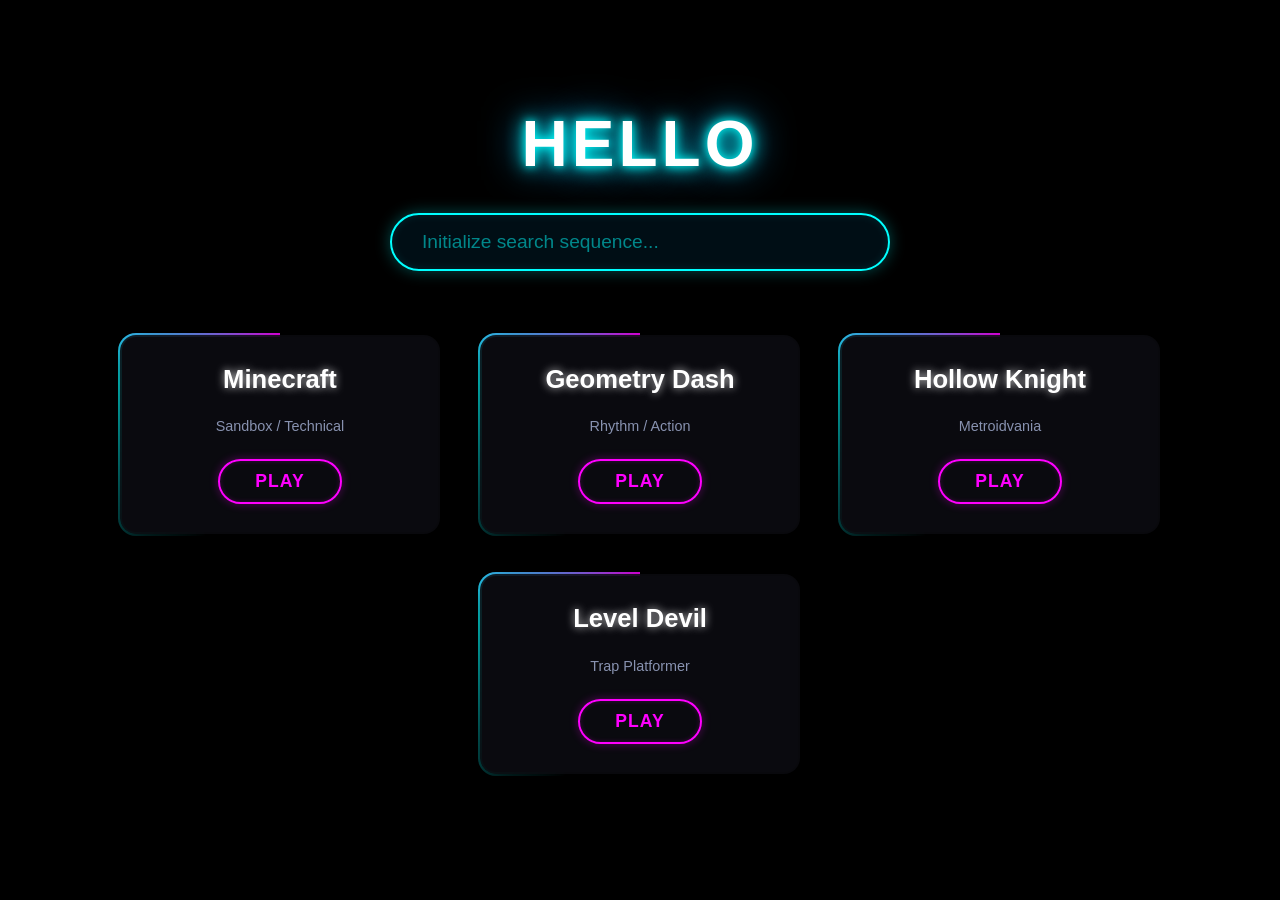
==== index.html @ 62691b04 "Add files via upload" ====
<!DOCTYPE html>
<html lang="zh-CN">
<head>
    <meta charset="UTF-8" />
    <meta name="viewport" content="width=device-width, initial-scale=1.0" />
    <title>Hello</title>
    <style>
        body, html {
            margin: 0;
            padding: 0;
            min-height: 100vh;
            background-color: #000;
            color: #fff;
            font-family: 'Segoe UI', Tahoma, Geneva, Verdana, sans-serif;
            overflow-x: hidden;
        }

        #warp-canvas {
            position: fixed;
            top: 0;
            left: 0;
            width: 100%;
            height: 100%;
            z-index: -1;
            pointer-events: none;
        }

        .container {
            position: relative;
            z-index: 1;
            display: flex;
            flex-direction: column;
            align-items: center;
            padding: 4rem 2rem;
        }

        h1 {
            font-size: 4rem;
            text-transform: uppercase;
            font-weight: 900;
            letter-spacing: 4px;
            margin-bottom: 2rem;
            color: #fff;
            text-shadow:
                0 0 10px #0ff,
                0 0 20px #0ff,
                0 0 40px #00aaff;
        }

        .search-wrapper {
            width: 100%;
            max-width: 500px;
            margin-bottom: 4rem;
            position: relative;
        }

        #searchInput {
            width: 100%;
            padding: 16px 30px;
            font-size: 1.2rem;
            background: rgba(0, 20, 30, 0.7);
            border: 2px solid #0ff;
            border-radius: 40px;
            color: #fff;
            outline: none;
            box-shadow: 0 0 15px rgba(0, 255, 255, 0.3), inset 0 0 10px rgba(0, 255, 255, 0.1);
            transition: all 0.3s ease;
            box-sizing: border-box;
            backdrop-filter: blur(5px);
        }

        #searchInput::placeholder {
            color: rgba(0, 255, 255, 0.5);
        }

        #searchInput:focus {
            box-shadow: 0 0 30px rgba(0, 255, 255, 0.8), inset 0 0 15px rgba(0, 255, 255, 0.3);
            background: rgba(0, 30, 50, 0.9);
        }

        #gameGrid {
            display: flex;
            flex-wrap: wrap;
            justify-content: center;
            gap: 2.5rem;
            width: 100%;
            max-width: 1100px;
        }

        .game-card {
            position: relative;
            width: 280px;
            padding: 30px 20px;
            border-radius: 16px;
            text-align: center;
            transition: all 0.3s cubic-bezier(0.175, 0.885, 0.32, 1.275);
            background: rgba(10, 10, 15, 0.9);
            box-shadow: 0 10px 30px rgba(0, 0, 0, 0.8);
            display: flex;
            flex-direction: column;
            align-items: center;
        }

        .game-card::before {
            content: '';
            position: absolute;
            top: -2px; left: -2px; right: -2px; bottom: -2px;
            background: conic-gradient(from 0deg, transparent 0%, transparent 60%, #0ff 80%, #f0f 100%);
            border-radius: 18px;
            z-index: -2;
            animation: rotate-border 4s linear infinite;
        }

        .game-card::after {
            content: '';
            position: absolute;
            inset: 2px;
            background: #0d0d12;
            border-radius: 14px;
            z-index: -1;
        }

        @keyframes rotate-border {
            0% { transform: rotate(0deg); }
            100% { transform: rotate(360deg); }
        }

        .game-card:hover {
            transform: translateY(-10px) scale(1.05);
        }

        .game-card:hover::before {
            background: conic-gradient(from 0deg, #0ff 0%, #f0f 50%, #0ff 100%);
            filter: blur(4px);
        }

        .game-card h3 {
            font-size: 1.6rem;
            margin: 0 0 10px 0;
            color: #fff;
            text-shadow: 0 0 8px rgba(255, 255, 255, 0.8);
        }

        .game-card p {
            color: #8892b0;
            font-size: 0.9rem;
            margin-bottom: 25px;
        }

        .play-btn {
            display: inline-block;
            padding: 10px 35px;
            background: transparent;
            border: 2px solid #f0f;
            color: #f0f;
            text-decoration: none;
            font-weight: 800;
            font-size: 1.1rem;
            border-radius: 30px;
            text-transform: uppercase;
            letter-spacing: 1px;
            transition: all 0.3s ease;
            box-shadow: 0 0 10px rgba(255, 0, 255, 0.3), inset 0 0 5px rgba(255, 0, 255, 0.2);
        }

        .play-btn:hover {
            background: #f0f;
            color: #fff;
            box-shadow: 0 0 25px rgba(255, 0, 255, 0.8), 0 0 50px rgba(255, 0, 255, 0.5);
            text-shadow: 0 0 5px #fff;
        }

        .hidden {
            display: none !important;
        }

        .empty-tip {
            margin-top: 24px;
            color: #8fa7c7;
            font-size: 1rem;
        }
    </style>
</head>
<body>
    <canvas id="warp-canvas"></canvas>

    <div class="container">
        <h1>HELLO</h1>

        <div class="search-wrapper">
            <input type="text" id="searchInput" placeholder="Initialize search sequence..." />
        </div>

        <main id="gameGrid"></main>
        <div id="emptyTip" class="empty-tip" style="display:none;">No matching games found.</div>
    </div>

    <script>
        const games = [
            {
                title: "Minecraft",
                desc: "Sandbox / Technical",
                folder: "minecraft"
            },
            {
                title: "Geometry Dash",
                desc: "Rhythm / Action",
                folder: "geometry-dash"
            },
            {
                title: "Hollow Knight",
                desc: "Metroidvania",
                folder: "hollow-knight"
            },
            {
                title: "Level Devil",
                desc: "Trap Platformer",
                folder: "level-devil"
            }
        ];

        const gameGrid = document.getElementById("gameGrid");
        const searchInput = document.getElementById("searchInput");
        const emptyTip = document.getElementById("emptyTip");

        function renderGames(list) {
            gameGrid.innerHTML = "";

            if (list.length === 0) {
                emptyTip.style.display = "block";
                return;
            }

            emptyTip.style.display = "none";

            list.forEach(game => {
                const card = document.createElement("div");
                card.className = "game-card";
                card.innerHTML = `
                    <h3>${game.title}</h3>
                    <p>${game.desc}</p>
                    <a href="game.html?folder=${encodeURIComponent(game.folder)}" class="play-btn">Play</a>
                `;
                gameGrid.appendChild(card);
            });
        }

        searchInput.addEventListener("input", (e) => {
            const keyword = e.target.value.toLowerCase().trim();
            const filtered = games.filter(game =>
                game.title.toLowerCase().includes(keyword) ||
                game.desc.toLowerCase().includes(keyword)
            );
            renderGames(filtered);
        });

        renderGames(games);

        const canvas = document.getElementById('warp-canvas');
        const ctx = canvas.getContext('2d');
        let width, height;
        let stars = [];
        const numStars = 600;
        const speed = 8;
        const fov = 400;

        function resize() {
            width = window.innerWidth;
            height = window.innerHeight;
            canvas.width = width;
            canvas.height = height;
        }
        window.addEventListener('resize', resize);
        resize();

        class Star {
            constructor() {
                this.reset();
            }
            reset() {
                this.x = (Math.random() - 0.5) * 3000;
                this.y = (Math.random() - 0.5) * 3000;
                this.z = Math.random() * 2000;
                this.pz = this.z;
            }
            update() {
                this.z -= speed;
                if (this.z < 1) {
                    this.reset();
                    this.z = 2000;
                    this.pz = this.z;
                }
            }
            draw() {
                let sx = (this.x / this.z) * fov + width / 2;
                let sy = (this.y / this.z) * fov + height / 2;
                let px = (this.x / this.pz) * fov + width / 2;
                let py = (this.y / this.pz) * fov + height / 2;
                let depthRatio = 1 - (this.z / 2000);

                ctx.beginPath();
                ctx.moveTo(px, py);
                ctx.lineTo(sx, sy);
                ctx.lineWidth = depthRatio * 3;
                ctx.strokeStyle = `rgba(0, 255, 255, ${depthRatio})`;
                ctx.stroke();

                this.pz = this.z;
            }
        }

        for (let i = 0; i < numStars; i++) {
            stars.push(new Star());
        }

        function animate() {
            ctx.fillStyle = 'rgba(0, 0, 0, 0.4)';
            ctx.fillRect(0, 0, width, height);

            stars.forEach(star => {
                star.update();
                star.draw();
            });

            requestAnimationFrame(animate);
        }
        animate();
    </script>
</body>
    <style>
    html, body {
      margin: 0;
      padding: 0;
      width: 100%;
      height: 100%;
      overflow: hidden;
    }
    canvas {
      display: block;
    }
    </style>
</html>
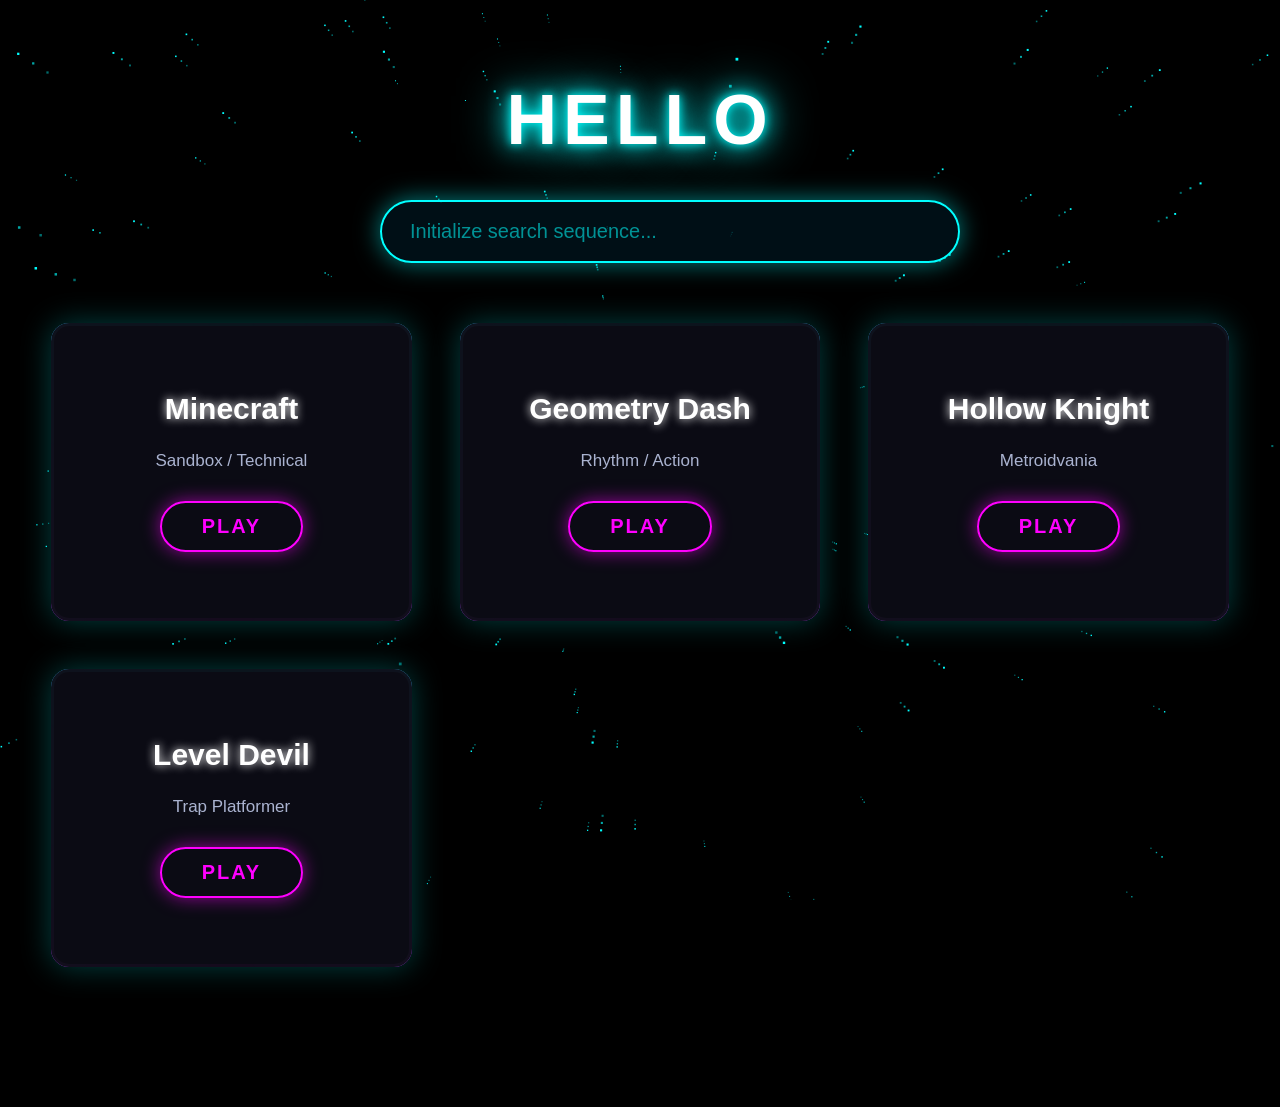
==== commit 2efca6b9: "Update index.html" ====
--- a/index.html
+++ b/index.html
@@ -1,342 +1,281 @@
 <!DOCTYPE html>
 <html lang="zh-CN">
 <head>
-    <meta charset="UTF-8" />
-    <meta name="viewport" content="width=device-width, initial-scale=1.0" />
-    <title>Hello</title>
-    <style>
-        body, html {
-            margin: 0;
-            padding: 0;
-            min-height: 100vh;
-            background-color: #000;
-            color: #fff;
-            font-family: 'Segoe UI', Tahoma, Geneva, Verdana, sans-serif;
-            overflow-x: hidden;
-        }
-
-        #warp-canvas {
-            position: fixed;
-            top: 0;
-            left: 0;
-            width: 100%;
-            height: 100%;
-            z-index: -1;
-            pointer-events: none;
-        }
-
-        .container {
-            position: relative;
-            z-index: 1;
-            display: flex;
-            flex-direction: column;
-            align-items: center;
-            padding: 4rem 2rem;
-        }
-
-        h1 {
-            font-size: 4rem;
-            text-transform: uppercase;
-            font-weight: 900;
-            letter-spacing: 4px;
-            margin-bottom: 2rem;
-            color: #fff;
-            text-shadow:
-                0 0 10px #0ff,
-                0 0 20px #0ff,
-                0 0 40px #00aaff;
-        }
-
-        .search-wrapper {
-            width: 100%;
-            max-width: 500px;
-            margin-bottom: 4rem;
-            position: relative;
-        }
-
-        #searchInput {
-            width: 100%;
-            padding: 16px 30px;
-            font-size: 1.2rem;
-            background: rgba(0, 20, 30, 0.7);
-            border: 2px solid #0ff;
-            border-radius: 40px;
-            color: #fff;
-            outline: none;
-            box-shadow: 0 0 15px rgba(0, 255, 255, 0.3), inset 0 0 10px rgba(0, 255, 255, 0.1);
-            transition: all 0.3s ease;
-            box-sizing: border-box;
-            backdrop-filter: blur(5px);
-        }
-
-        #searchInput::placeholder {
-            color: rgba(0, 255, 255, 0.5);
-        }
-
-        #searchInput:focus {
-            box-shadow: 0 0 30px rgba(0, 255, 255, 0.8), inset 0 0 15px rgba(0, 255, 255, 0.3);
-            background: rgba(0, 30, 50, 0.9);
-        }
-
-        #gameGrid {
-            display: flex;
-            flex-wrap: wrap;
-            justify-content: center;
-            gap: 2.5rem;
-            width: 100%;
-            max-width: 1100px;
-        }
-
-        .game-card {
-            position: relative;
-            width: 280px;
-            padding: 30px 20px;
-            border-radius: 16px;
-            text-align: center;
-            transition: all 0.3s cubic-bezier(0.175, 0.885, 0.32, 1.275);
-            background: rgba(10, 10, 15, 0.9);
-            box-shadow: 0 10px 30px rgba(0, 0, 0, 0.8);
-            display: flex;
-            flex-direction: column;
-            align-items: center;
-        }
-
-        .game-card::before {
-            content: '';
-            position: absolute;
-            top: -2px; left: -2px; right: -2px; bottom: -2px;
-            background: conic-gradient(from 0deg, transparent 0%, transparent 60%, #0ff 80%, #f0f 100%);
-            border-radius: 18px;
-            z-index: -2;
-            animation: rotate-border 4s linear infinite;
-        }
-
-        .game-card::after {
-            content: '';
-            position: absolute;
-            inset: 2px;
-            background: #0d0d12;
-            border-radius: 14px;
-            z-index: -1;
-        }
-
-        @keyframes rotate-border {
-            0% { transform: rotate(0deg); }
-            100% { transform: rotate(360deg); }
-        }
-
-        .game-card:hover {
-            transform: translateY(-10px) scale(1.05);
-        }
-
-        .game-card:hover::before {
-            background: conic-gradient(from 0deg, #0ff 0%, #f0f 50%, #0ff 100%);
-            filter: blur(4px);
-        }
-
-        .game-card h3 {
-            font-size: 1.6rem;
-            margin: 0 0 10px 0;
-            color: #fff;
-            text-shadow: 0 0 8px rgba(255, 255, 255, 0.8);
-        }
-
-        .game-card p {
-            color: #8892b0;
-            font-size: 0.9rem;
-            margin-bottom: 25px;
-        }
-
-        .play-btn {
-            display: inline-block;
-            padding: 10px 35px;
-            background: transparent;
-            border: 2px solid #f0f;
-            color: #f0f;
-            text-decoration: none;
-            font-weight: 800;
-            font-size: 1.1rem;
-            border-radius: 30px;
-            text-transform: uppercase;
-            letter-spacing: 1px;
-            transition: all 0.3s ease;
-            box-shadow: 0 0 10px rgba(255, 0, 255, 0.3), inset 0 0 5px rgba(255, 0, 255, 0.2);
-        }
-
-        .play-btn:hover {
-            background: #f0f;
-            color: #fff;
-            box-shadow: 0 0 25px rgba(255, 0, 255, 0.8), 0 0 50px rgba(255, 0, 255, 0.5);
-            text-shadow: 0 0 5px #fff;
-        }
-
-        .hidden {
-            display: none !important;
-        }
-
-        .empty-tip {
-            margin-top: 24px;
-            color: #8fa7c7;
-            font-size: 1rem;
-        }
-    </style>
+<meta charset="UTF-8">
+<meta name="viewport" content="width=device-width, initial-scale=1.0">
+<title>HELLO</title>
+
+<style>
+html, body {
+    margin: 0;
+    padding: 0;
+    min-height: 100%;
+    background: #000;
+    color: #fff;
+    font-family: Arial, sans-serif;
+    overflow-x: hidden;
+    overflow-y: auto;
+}
+
+#warp-canvas {
+    position: fixed;
+    inset: 0;
+    width: 100%;
+    height: 100%;
+    z-index: 0;
+    pointer-events: none;
+}
+
+.container {
+    position: relative;
+    z-index: 1;
+    width: min(1200px, 92%);
+    margin: 0 auto;
+    padding: 80px 0 140px;
+    text-align: center;
+}
+
+h1 {
+    font-size: 70px;
+    margin: 0 0 40px;
+    color: white;
+    letter-spacing: 6px;
+    text-shadow:
+        0 0 10px #0ff,
+        0 0 25px #0ff,
+        0 0 50px #0ff;
+}
+
+.search-wrapper {
+    width: min(520px, 90%);
+    margin: 0 auto 60px;
+}
+
+#searchInput {
+    width: 100%;
+    padding: 18px 28px;
+    font-size: 20px;
+    border-radius: 999px;
+    border: 2px solid #0ff;
+    outline: none;
+    color: white;
+    background: rgba(0, 20, 30, 0.75);
+    box-shadow: 0 0 25px rgba(0,255,255,0.5);
+}
+
+#searchInput::placeholder {
+    color: rgba(0,255,255,0.55);
+}
+
+/* 关键：用 grid，不会重叠 */
+#gameGrid {
+    display: grid;
+    grid-template-columns: repeat(auto-fit, minmax(260px, 1fr));
+    gap: 48px;
+    width: 100%;
+    align-items: stretch;
+}
+
+/* 每张卡片自己占完整高度 */
+.game-card {
+    position: relative;
+    min-height: 230px;
+    padding: 34px 22px;
+    border-radius: 18px;
+    background: rgba(12, 12, 20, 0.96);
+    box-shadow: 0 0 30px rgba(0,255,255,0.25);
+    display: flex;
+    flex-direction: column;
+    justify-content: center;
+    align-items: center;
+    overflow: hidden;
+}
+
+.game-card::before {
+    content: "";
+    position: absolute;
+    inset: -2px;
+    background: conic-gradient(#0ff, #f0f, #0ff);
+    z-index: -2;
+    animation: spin 5s linear infinite;
+}
+
+.game-card::after {
+    content: "";
+    position: absolute;
+    inset: 3px;
+    border-radius: 15px;
+    background: #0b0b12;
+    z-index: -1;
+}
+
+@keyframes spin {
+    to { transform: rotate(360deg); }
+}
+
+.game-card h3 {
+    font-size: 30px;
+    margin: 0 0 25px;
+    text-shadow: 0 0 10px white;
+}
+
+.game-card p {
+    color: #aab3d0;
+    margin: 0 0 30px;
+    font-size: 17px;
+}
+
+.play-btn {
+    display: inline-block;
+    padding: 12px 40px;
+    border-radius: 999px;
+    border: 2px solid #f0f;
+    color: #f0f;
+    text-decoration: none;
+    font-weight: bold;
+    font-size: 20px;
+    letter-spacing: 2px;
+    box-shadow: 0 0 18px rgba(255,0,255,0.55);
+}
+
+.play-btn:hover {
+    background: #f0f;
+    color: white;
+}
+
+.empty {
+    margin-top: 40px;
+    color: #aaa;
+    font-size: 20px;
+}
+
+@media (max-width: 700px) {
+    h1 {
+        font-size: 48px;
+    }
+
+    #gameGrid {
+        grid-template-columns: 1fr;
+    }
+}
+</style>
 </head>
+
 <body>
-    <canvas id="warp-canvas"></canvas>
-
-    <div class="container">
-        <h1>HELLO</h1>
-
-        <div class="search-wrapper">
-            <input type="text" id="searchInput" placeholder="Initialize search sequence..." />
-        </div>
-
-        <main id="gameGrid"></main>
-        <div id="emptyTip" class="empty-tip" style="display:none;">No matching games found.</div>
+
+<canvas id="warp-canvas"></canvas>
+
+<div class="container">
+    <h1>HELLO</h1>
+
+    <div class="search-wrapper">
+        <input id="searchInput" placeholder="Initialize search sequence...">
     </div>
 
-    <script>
-        const games = [
-            {
-                title: "Minecraft",
-                desc: "Sandbox / Technical",
-                folder: "minecraft"
-            },
-            {
-                title: "Geometry Dash",
-                desc: "Rhythm / Action",
-                folder: "geometry-dash"
-            },
-            {
-                title: "Hollow Knight",
-                desc: "Metroidvania",
-                folder: "hollow-knight"
-            },
-            {
-                title: "Level Devil",
-                desc: "Trap Platformer",
-                folder: "level-devil"
-            }
-        ];
-
-        const gameGrid = document.getElementById("gameGrid");
-        const searchInput = document.getElementById("searchInput");
-        const emptyTip = document.getElementById("emptyTip");
-
-        function renderGames(list) {
-            gameGrid.innerHTML = "";
-
-            if (list.length === 0) {
-                emptyTip.style.display = "block";
-                return;
-            }
-
-            emptyTip.style.display = "none";
-
-            list.forEach(game => {
-                const card = document.createElement("div");
-                card.className = "game-card";
-                card.innerHTML = `
-                    <h3>${game.title}</h3>
-                    <p>${game.desc}</p>
-                    <a href="game.html?folder=${encodeURIComponent(game.folder)}" class="play-btn">Play</a>
-                `;
-                gameGrid.appendChild(card);
-            });
-        }
-
-        searchInput.addEventListener("input", (e) => {
-            const keyword = e.target.value.toLowerCase().trim();
-            const filtered = games.filter(game =>
-                game.title.toLowerCase().includes(keyword) ||
-                game.desc.toLowerCase().includes(keyword)
-            );
-            renderGames(filtered);
-        });
-
-        renderGames(games);
-
-        const canvas = document.getElementById('warp-canvas');
-        const ctx = canvas.getContext('2d');
-        let width, height;
-        let stars = [];
-        const numStars = 600;
-        const speed = 8;
-        const fov = 400;
-
-        function resize() {
-            width = window.innerWidth;
-            height = window.innerHeight;
-            canvas.width = width;
-            canvas.height = height;
-        }
-        window.addEventListener('resize', resize);
-        resize();
-
-        class Star {
-            constructor() {
-                this.reset();
-            }
-            reset() {
-                this.x = (Math.random() - 0.5) * 3000;
-                this.y = (Math.random() - 0.5) * 3000;
-                this.z = Math.random() * 2000;
-                this.pz = this.z;
-            }
-            update() {
-                this.z -= speed;
-                if (this.z < 1) {
-                    this.reset();
-                    this.z = 2000;
-                    this.pz = this.z;
-                }
-            }
-            draw() {
-                let sx = (this.x / this.z) * fov + width / 2;
-                let sy = (this.y / this.z) * fov + height / 2;
-                let px = (this.x / this.pz) * fov + width / 2;
-                let py = (this.y / this.pz) * fov + height / 2;
-                let depthRatio = 1 - (this.z / 2000);
-
-                ctx.beginPath();
-                ctx.moveTo(px, py);
-                ctx.lineTo(sx, sy);
-                ctx.lineWidth = depthRatio * 3;
-                ctx.strokeStyle = `rgba(0, 255, 255, ${depthRatio})`;
-                ctx.stroke();
-
-                this.pz = this.z;
-            }
-        }
-
-        for (let i = 0; i < numStars; i++) {
-            stars.push(new Star());
-        }
-
-        function animate() {
-            ctx.fillStyle = 'rgba(0, 0, 0, 0.4)';
-            ctx.fillRect(0, 0, width, height);
-
-            stars.forEach(star => {
-                star.update();
-                star.draw();
-            });
-
-            requestAnimationFrame(animate);
-        }
-        animate();
-    </script>
+    <div id="gameGrid"></div>
+    <div id="empty" class="empty" style="display:none;">No games found</div>
+</div>
+
+<script>
+const games = [
+    { title: "Minecraft", folder: "minecraft", desc: "Sandbox / Technical" },
+    { title: "Geometry Dash", folder: "geometry-dash", desc: "Rhythm / Action" },
+    { title: "Hollow Knight", folder: "hollow-knight", desc: "Metroidvania" },
+    { title: "Level Devil", folder: "level-devil", desc: "Trap Platformer" }
+];
+
+const grid = document.getElementById("gameGrid");
+const search = document.getElementById("searchInput");
+const empty = document.getElementById("empty");
+
+function render(list) {
+    grid.innerHTML = "";
+
+    if (list.length === 0) {
+        empty.style.display = "block";
+        return;
+    }
+
+    empty.style.display = "none";
+
+    list.forEach(game => {
+        const card = document.createElement("div");
+        card.className = "game-card";
+        card.innerHTML = `
+            <h3>${game.title}</h3>
+            <p>${game.desc}</p>
+            <a class="play-btn" href="game.html?folder=${encodeURIComponent(game.folder)}">PLAY</a>
+        `;
+        grid.appendChild(card);
+    });
+}
+
+search.addEventListener("input", () => {
+    const keyword = search.value.toLowerCase().trim();
+    const filtered = games.filter(game =>
+        game.title.toLowerCase().includes(keyword) ||
+        game.desc.toLowerCase().includes(keyword)
+    );
+    render(filtered);
+});
+
+render(games);
+
+/* 星空背景 */
+const canvas = document.getElementById("warp-canvas");
+const ctx = canvas.getContext("2d");
+let w, h;
+let stars = [];
+
+function resize() {
+    w = canvas.width = window.innerWidth;
+    h = canvas.height = window.innerHeight;
+}
+resize();
+window.addEventListener("resize", resize);
+
+class Star {
+    constructor() {
+        this.reset();
+    }
+
+    reset() {
+        this.x = (Math.random() - 0.5) * 2400;
+        this.y = (Math.random() - 0.5) * 2400;
+        this.z = Math.random() * 1200 + 1;
+    }
+
+    update() {
+        this.z -= 7;
+        if (this.z <= 1) this.reset();
+    }
+
+    draw() {
+        const x = this.x / this.z * 360 + w / 2;
+        const y = this.y / this.z * 360 + h / 2;
+        const size = Math.max(1, 3 - this.z / 400);
+        ctx.fillStyle = "#0ff";
+        ctx.fillRect(x, y, size, size);
+    }
+}
+
+for (let i = 0; i < 450; i++) {
+    stars.push(new Star());
+}
+
+function animate() {
+    ctx.fillStyle = "rgba(0,0,0,0.35)";
+    ctx.fillRect(0, 0, w, h);
+
+    stars.forEach(star => {
+        star.update();
+        star.draw();
+    });
+
+    requestAnimationFrame(animate);
+}
+animate();
+</script>
+
 </body>
-    <style>
-    html, body {
-      margin: 0;
-      padding: 0;
-      width: 100%;
-      height: 100%;
-      overflow: hidden;
-    }
-    canvas {
-      display: block;
-    }
-    </style>
 </html>
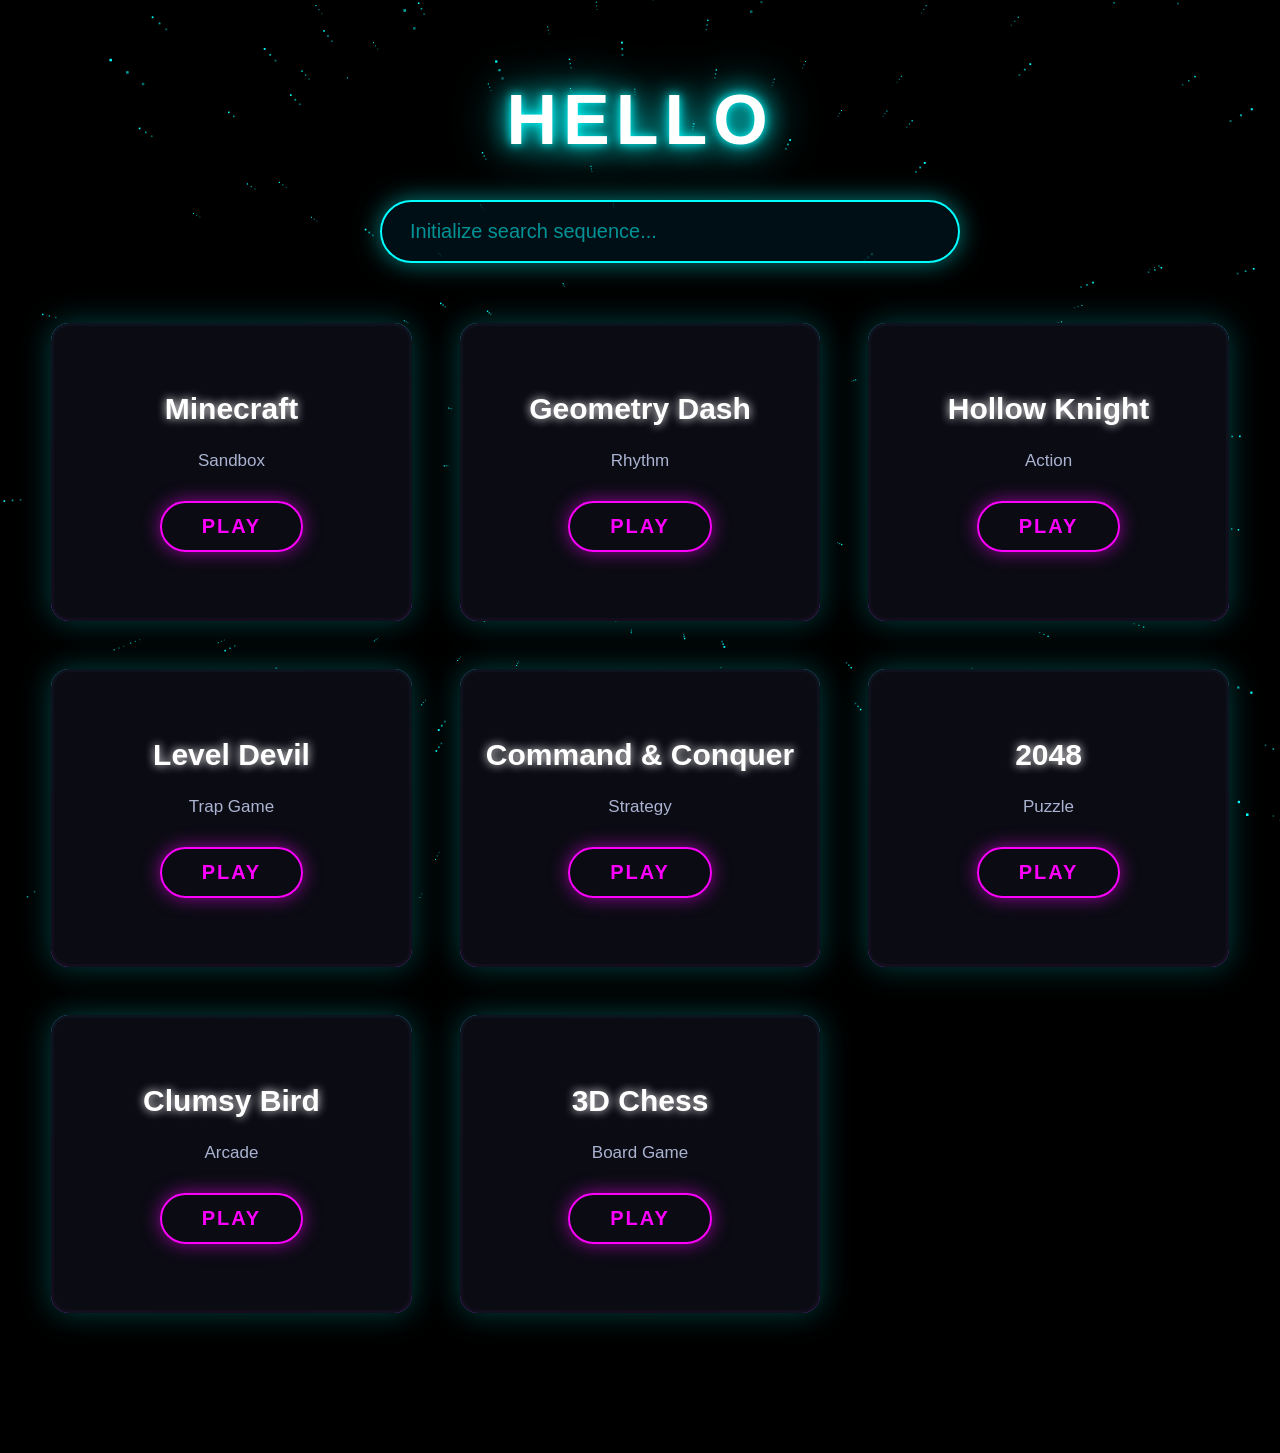
==== commit a79335b1: "Update index.html" ====
--- a/index.html
+++ b/index.html
@@ -178,12 +178,16 @@
 
 <script>
 const games = [
-    { title: "Minecraft", folder: "minecraft", desc: "Sandbox / Technical" },
-    { title: "Geometry Dash", folder: "geometry-dash", desc: "Rhythm / Action" },
-    { title: "Hollow Knight", folder: "hollow-knight", desc: "Metroidvania" },
-    { title: "Level Devil", folder: "level-devil", desc: "Trap Platformer" }
+    { title: "Minecraft", folder: "minecraft", desc: "Sandbox" },
+    { title: "Geometry Dash", folder: "geometry-dash", desc: "Rhythm" },
+    { title: "Hollow Knight", folder: "hollow-knight", desc: "Action" },
+    { title: "Level Devil", folder: "level-devil", desc: "Trap Game" },
+
+    { title: "Command & Conquer", folder: "command-and-conquer", desc: "Strategy" },
+    { title: "2048", folder: "2048", desc: "Puzzle" },
+    { title: "Clumsy Bird", folder: "clumsy-bird", desc: "Arcade" },
+    { title: "3D Chess", folder: "3D-Hartwig-chess", desc: "Board Game" }
 ];
-
 const grid = document.getElementById("gameGrid");
 const search = document.getElementById("searchInput");
 const empty = document.getElementById("empty");
